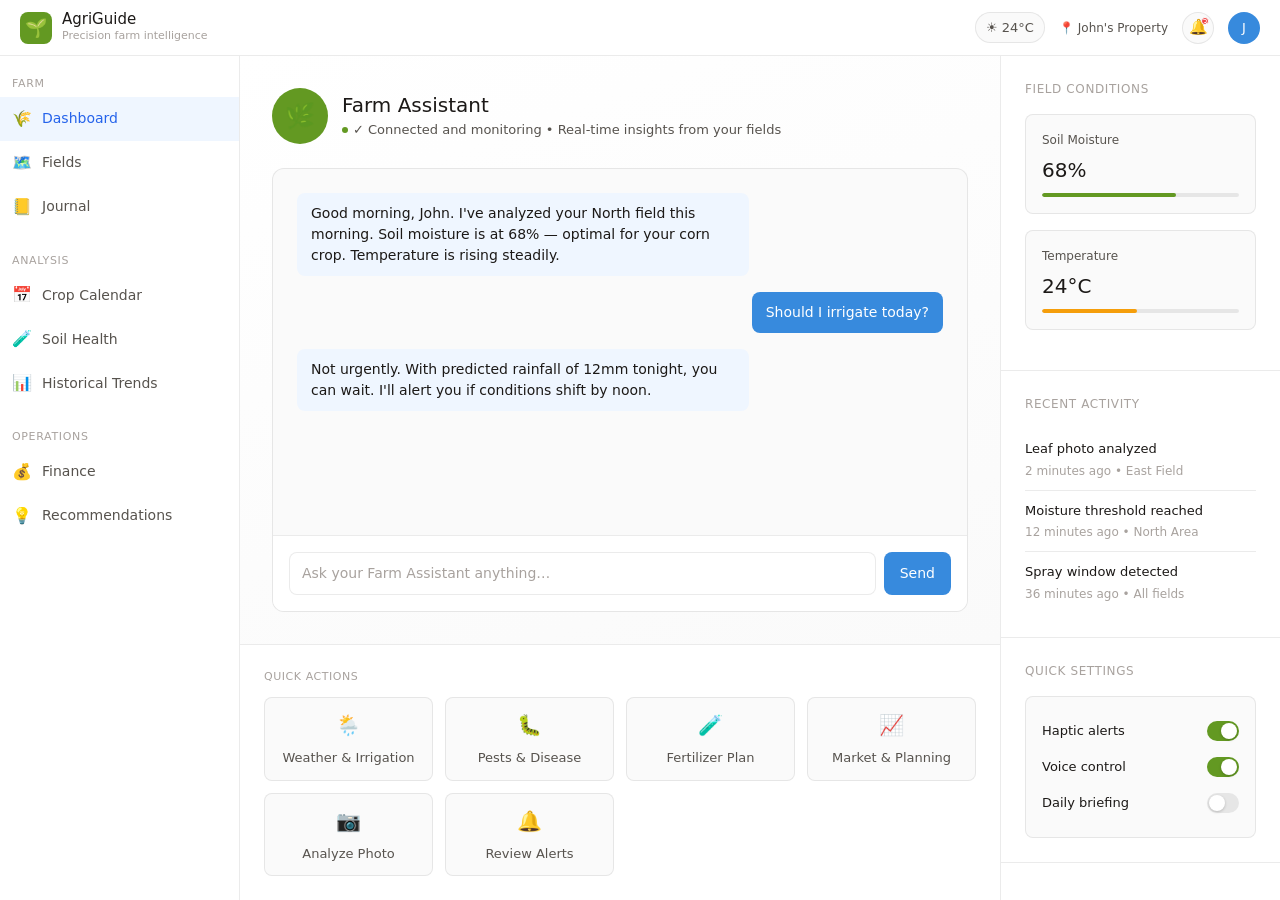
==== frontend/agri_guide_dashboard.html @ b5e4563b "chore: snapshot before audit and bug fixes" ====
<!DOCTYPE html>
<html lang="en">
<head>
  <meta charset="UTF-8" />
  <meta name="viewport" content="width=device-width, initial-scale=1.0" />
  <title>AgriGuide | Farm Intelligence Platform</title>
  <style>
    /* ─── Design Tokens ─────────────────────────────────────── */
    :root {
      /* Font */
      --font-sans: -apple-system, BlinkMacSystemFont, 'Segoe UI', system-ui, sans-serif;

      /* Surfaces */
      --surface-0: #f5f5f4;   /* page background */
      --surface-1: #ffffff;   /* card / header */
      --surface-2: #fafafa;   /* elevated panels */

      /* Text */
      --text-primary:   #1c1917;
      --text-secondary: #57534e;
      --text-muted:     #a8a29e;
      --text-accent:    #2563eb;

      /* Borders */
      --border:          rgba(0,0,0,0.08);
      --border-strong:   rgba(0,0,0,0.16);

      /* Fills */
      --fill-accent:  #378add;   /* blue */
      --fill-success: #639922;   /* green */

      /* On‑colors */
      --on-accent:  #ffffff;
      --on-success: #ffffff;

      /* Tints */
      --bg-accent-muted: #eff6ff;   /* light blue */

      /* Geometry */
      --radius: 8px;
      --header-h: 56px;
      --sidebar-w: 240px;
      --right-w: 280px;
    }

    @media (prefers-color-scheme: dark) {
      :root {
        --surface-0: #0c0a09;
        --surface-1: #1c1917;
        --surface-2: #292524;
        --text-primary:   #fafaf9;
        --text-secondary: #a8a29e;
        --text-muted:     #57534e;
        --text-accent:    #60a5fa;
        --border:          rgba(255,255,255,0.08);
        --border-strong:   rgba(255,255,255,0.16);
        --fill-accent:  #3b82f6;
        --fill-success: #7ab93b;
        --bg-accent-muted: #1e3a5f;
      }
    }

    /* ─── Reset ─────────────────────────────────────────────── */
    *, *::before, *::after { box-sizing: border-box; margin:0; padding:0; }
    html, body { height:100%; overflow:hidden; }
    body { font-family: var(--font-sans); font-size:14px; background:var(--surface-0); color:var(--text-primary); line-height:1.5; -webkit-font-smoothing:antialiased; }
    button, input { font:inherit; }
    button { cursor:pointer; border:none; outline:none; }
    input { outline:none; }

    /* ─── Layout Grid ─────────────────────────────────────── */
    .app { display:grid; grid-template-rows: var(--header-h) 1fr; grid-template-columns: var(--sidebar-w) 1fr var(--right-w); grid-template-areas:"header header header" "sidebar main right"; height:100vh; }

    .header { grid-area:header; display:flex; align-items:center; justify-content:space-between; padding:0 1.25rem; background:var(--surface-1); border-bottom:0.5px solid var(--border); position:sticky; top:0; z-index:100; }
    .header-brand { display:flex; align-items:center; gap:10px; }
    .header-logo { width:32px; height:32px; border-radius:var(--radius); background:var(--fill-success); color:var(--on-success); display:grid; place-items:center; font-size:18px; }
    .header-brand-text h1 { font-size:15px; font-weight:500; color:var(--text-primary); line-height:1.2; }
    .header-brand-text span { font-size:11px; color:var(--text-muted); display:block; }
    .header-right { display:flex; align-items:center; gap:14px; }
    .weather-widget { display:flex; align-items:center; gap:5px; font-size:13px; color:var(--text-secondary); padding:5px 10px; background:var(--surface-2); border:0.5px solid var(--border); border-radius:20px; }
    .location-badge { display:flex; align-items:center; gap:5px; font-size:12px; color:var(--text-secondary); }
    .notif-btn { position:relative; width:32px; height:32px; display:grid; place-items:center; background:var(--surface-2); border:0.5px solid var(--border); border-radius:50%; font-size:15px; color:var(--text-secondary); transition:background .15s; }
    .notif-btn:hover { background:var(--surface-0); }
    .notif-dot { position:absolute; top:4px; right:4px; width:8px; height:8px; background:#ef4444; border-radius:50%; border:1.5px solid var(--surface-1); font-size:8px; display:grid; place-items:center; color:white; font-weight:500; }
    .user-avatar { width:32px; height:32px; border-radius:50%; background:var(--fill-accent); color:var(--on-accent); display:grid; place-items:center; font-size:13px; font-weight:500; cursor:pointer; }

    /* ─── Sidebar ─────────────────────────────────────── */
    .sidebar { grid-area:sidebar; background:var(--surface-1); border-right:0.5px solid var(--border); overflow-y:auto; padding:1.25rem 0; }
    .nav-section { margin-bottom:1.5rem; }
    .nav-section-label { font-size:11px; font-weight:500; text-transform:uppercase; letter-spacing:0.06em; color:var(--text-muted); padding:0 12px; margin-bottom:4px; }
    .nav-item { display:flex; align-items:center; gap:10px; padding:10px 12px; font-size:14px; color:var(--text-secondary); cursor:pointer; transition:background .15s, color .15s; border-radius:0; }
    .nav-item:hover { background:var(--surface-2); }
    .nav-item.active { background:var(--bg-accent-muted); color:var(--text-accent); }
    .nav-icon { font-size:16px; width:20px; text-align:center; }

    /* ─── Main / Center Panel ───────────────────────────── */
    .main { grid-area:main; display:flex; flex-direction:column; background:var(--surface-0); overflow:hidden; }
    .chat-section { flex:1; display:flex; flex-direction:column; background:linear-gradient(160deg, var(--surface-1) 0%, var(--surface-2) 100%); padding:2rem; overflow:hidden; }
    .agent-header { display:flex; align-items:center; gap:14px; margin-bottom:1.5rem; }
    .agent-avatar { width:56px; height:56px; border-radius:50%; background:var(--fill-success); color:var(--on-success); display:grid; place-items:center; font-size:24px; flex-shrink:0; }
    .agent-info h2 { font-size:20px; font-weight:500; color:var(--text-primary); line-height:1.2; }
    .agent-status { font-size:13px; color:var(--text-secondary); margin-top:3px; }
    .status-dot-inline { display:inline-block; width:6px; height:6px; background:var(--fill-success); border-radius:50%; margin-right:5px; vertical-align:middle; }
    .chat-container { flex:1; display:flex; flex-direction:column; background:var(--surface-2); border:0.5px solid var(--border); border-radius:12px; overflow:hidden; min-height:0; }
    .chat-messages { flex:1; overflow-y:auto; padding:1.5rem; display:flex; flex-direction:column; gap:1rem; scroll-behavior:smooth; }
    .chat-messages::-webkit-scrollbar { width:4px; }
    .chat-messages::-webkit-scrollbar-track { background:transparent; }
    .chat-messages::-webkit-scrollbar-thumb { background:var(--border-strong); border-radius:2px; }
    .message { max-width:70%; padding:10px 14px; border-radius:var(--radius); font-size:14px; line-height:1.5; animation:slideIn .3s ease both; }
    .message.assistant { background:var(--bg-accent-muted); color:var(--text-primary); align-self:flex-start; }
    .message.user { background:var(--fill-accent); color:var(--on-accent); align-self:flex-end; }
    .chat-input-area { padding:1rem; border-top:0.5px solid var(--border); display:flex; gap:8px; background:var(--surface-1); }
    .chat-input { flex:1; padding:10px 12px; border:0.5px solid var(--border); border-radius:var(--radius); background:var(--surface-1); color:var(--text-primary); font-size:14px; transition:border-color .15s; }
    .chat-input::placeholder { color:var(--text-muted); }
    .chat-input:focus { border-color:var(--border-strong); }
    .send-btn { padding:10px 16px; background:var(--fill-accent); color:var(--on-accent); border-radius:var(--radius); font-size:14px; font-weight:500; transition:opacity .15s; white-space:nowrap; }
    .send-btn:hover { opacity:0.88; }
    .quick-actions { padding:1.5rem; background:var(--surface-1); border-top:0.5px solid var(--border); }
    .quick-actions-label { font-size:11px; font-weight:500; text-transform:uppercase; letter-spacing:0.05em; color:var(--text-muted); margin-bottom:12px; }
    .quick-actions-grid { display:grid; grid-template-columns:repeat(auto-fit, minmax(140px,1fr)); gap:12px; }
    .action-btn { background:var(--surface-2); border:0.5px solid var(--border); border-radius:var(--radius); padding:12px; display:flex; flex-direction:column; align-items:center; gap:8px; cursor:pointer; transition:background .15s, border-color .15s; color:var(--text-secondary); font-size:13px; text-align:center; }
    .action-btn:hover { background:var(--surface-1); border-color:var(--border-strong); }
    .action-icon { font-size:20px; }

    /* ─── Right Panel ───────────────────────────────────── */
    .right-panel { grid-area:right; background:var(--surface-1); border-left:0.5px solid var(--border); overflow-y:auto; }
    .right-panel::-webkit-scrollbar { width:4px; }
    .right-panel::-webkit-scrollbar-track { background:transparent; }
    .right-panel::-webkit-scrollbar-thumb { background:var(--border-strong); border-radius:2px; }
    .panel-section { padding:1.5rem; border-bottom:0.5px solid var(--border); }
    .panel-section-title { font-size:12px; font-weight:500; text-transform:uppercase; letter-spacing:0.05em; color:var(--text-muted); margin-bottom:1rem; }
    .metric-card { background:var(--surface-2); border:0.5px solid var(--border); border-radius:var(--radius); padding:1rem; margin-bottom:1rem; }
    .metric-label { font-size:12px; color:var(--text-secondary); margin-bottom:6px; }
    .metric-value { font-size:20px; font-weight:500; color:var(--text-primary); }
    .metric-bar { height:4px; background:var(--border); border-radius:2px; margin-top:8px; overflow:hidden; }
    .metric-bar-fill { height:100%; border-radius:2px; background:var(--fill-success); transition:width .6s ease; }
    .activity-item { padding:10px 0; border-bottom:0.5px solid var(--border); }
    .activity-item:last-child { border-bottom:none; }
    .activity-label { font-size:13px; font-weight:500; color:var(--text-primary); margin-bottom:3px; }
    .activity-time { font-size:12px; color:var(--text-muted); }
    .settings-card { background:var(--surface-2); border:0.5px solid var(--border); border-radius:var(--radius); padding:1rem; font-size:12px; }
    .toggle-item { display:flex; align-items:center; gap:10px; padding:8px 0; }
    .toggle-label { flex:1; color:var(--text-primary); font-size:13px; }
    .toggle { width:32px; height:20px; background:var(--border); border-radius:10px; position:relative; cursor:pointer; transition:background .15s; flex-shrink:0; }
    .toggle.active { background:var(--fill-success); }
    .toggle::after { content:''; position:absolute; width:16px; height:16px; background:white; border-radius:50%; top:2px; left:2px; transition:left .15s; box-shadow:0 1px 3px rgba(0,0,0,0.2); }
    .toggle.active::after { left:14px; }

    /* ─── Animations ─────────────────────────────────────── */
    @keyframes slideIn { from { opacity:0; transform:translateY(8px); } to { opacity:1; transform:translateY(0); } }
    .typing-indicator { display:flex; gap:4px; align-items:center; padding:10px 14px; background:var(--bg-accent-muted); border-radius:var(--radius); align-self:flex-start; }
    .typing-dot { width:6px; height:6px; background:var(--text-muted); border-radius:50%; animation:typingBounce 1.2s infinite ease-in-out; }
    .typing-dot:nth-child(2) { animation-delay:0.2s; }
    .typing-dot:nth-child(3) { animation-delay:0.4s; }
    @keyframes typingBounce { 0%,60%,100% { transform:translateY(0); } 30% { transform:translateY(-4px); } }
    .notif-panel { position:fixed; top:calc(var(--header-h) + 8px); right:1.25rem; width:300px; background:var(--surface-1); border:0.5px solid var(--border-strong); border-radius:12px; box-shadow:0 4px 24px rgba(0,0,0,0.12); z-index:200; overflow:hidden; display:none; }
    .notif-panel.open { display:block; animation:slideIn .2s ease; }
    .notif-panel-header { display:flex; align-items:center; justify-content:space-between; padding:1rem; border-bottom:0.5px solid var(--border); }
    .notif-panel-header h3 { font-size:14px; font-weight:500; }
    .notif-clear { font-size:12px; color:var(--text-accent); background:none; cursor:pointer; }
    .notif-item { padding:12px 1rem; border-bottom:0.5px solid var(--border); cursor:pointer; transition:background .15s; }
    .notif-item:last-child { border-bottom:none; }
    .notif-item:hover { background:var(--surface-2); }
    .notif-item p { font-size:13px; color:var(--text-primary); margin-bottom:2px; }
    .notif-item span { font-size:12px; color:var(--text-muted); }
  </style>
</head>
<body>
<div class="app">
  <!-- Header -->
  <header class="header">
    <div class="header-brand">
      <div class="header-logo">🌱</div>
      <div class="header-brand-text">
        <h1>AgriGuide</h1>
        <span>Precision farm intelligence</span>
      </div>
    </div>
    <div class="header-right">
      <div class="weather-widget">☀️ 24°C</div>
      <div class="location-badge">📍 John's Property</div>
      <button class="notif-btn" id="notifBtn" aria-label="Notifications">🔔<span class="notif-dot" id="notifDot">3</span></button>
      <div class="user-avatar" title="John">J</div>
    </div>
  </header>
  <!-- Notification Panel -->
  <div class="notif-panel" id="notifPanel">
    <div class="notif-panel-header">
      <h3>Notifications</h3>
      <button class="notif-clear" id="notifClear">Clear all</button>
    </div>
    <div class="notif-item"><p>🌧 Heavy rain expected tonight</p><span>Delay irrigation — 12mm forecast</span></div>
    <div class="notif-item"><p>📈 Rice price up +3.2%</p><span>Good time to consider selling stock</span></div>
    <div class="notif-item"><p>🌱 Top‑dress nitrogen in 3 days</p><span>Wheat field B needs application</span></div>
  </div>
  <!-- Sidebar -->
  <aside class="sidebar">
    <div class="nav-section">
      <div class="nav-section-label">FARM</div>
      <div class="nav-item active" data-section="dashboard"><span class="nav-icon">🌾</span>Dashboard</div>
      <div class="nav-item" data-section="fields"><span class="nav-icon">🗺️</span>Fields</div>
      <div class="nav-item" data-section="journal"><span class="nav-icon">📒</span>Journal</div>
    </div>
    <div class="nav-section">
      <div class="nav-section-label">ANALYSIS</div>
      <div class="nav-item" data-section="calendar"><span class="nav-icon">📅</span>Crop Calendar</div>
      <div class="nav-item" data-section="soil"><span class="nav-icon">🧪</span>Soil Health</div>
      <div class="nav-item" data-section="trends"><span class="nav-icon">📊</span>Historical Trends</div>
    </div>
    <div class="nav-section">
      <div class="nav-section-label">OPERATIONS</div>
      <div class="nav-item" data-section="finance"><span class="nav-icon">💰</span>Finance</div>
      <div class="nav-item" data-section="recommendations"><span class="nav-icon">💡</span>Recommendations</div>
    </div>
  </aside>
  <!-- Main (Center) -->
  <main class="main">
    <div class="chat-section">
      <div class="agent-header">
        <div class="agent-avatar">🌿</div>
        <div class="agent-info">
          <h2>Farm Assistant</h2>
          <div class="agent-status"><span class="status-dot-inline"></span>✓ Connected and monitoring • Real-time insights from your fields</div>
        </div>
      </div>
      <div class="chat-container">
        <div class="chat-messages" id="chatMessages">
          <div class="message assistant">Good morning, John. I've analyzed your North field this morning. Soil moisture is at 68% — optimal for your corn crop. Temperature is rising steadily.</div>
          <div class="message user">Should I irrigate today?</div>
          <div class="message assistant">Not urgently. With predicted rainfall of 12mm tonight, you can wait. I'll alert you if conditions shift by noon.</div>
        </div>
        <div class="chat-input-area">
          <input class="chat-input" id="chatInput" type="text" placeholder="Ask your Farm Assistant anything…" autocomplete="off" />
          <button class="send-btn" id="sendBtn">Send</button>
        </div>
      </div>
    </div>
    <div class="quick-actions">
      <div class="quick-actions-label">Quick Actions</div>
      <div class="quick-actions-grid">
        <button class="action-btn" data-prompt="What should I know about weather and irrigation today?"><span class="action-icon">🌦️</span><span>Weather &amp; Irrigation</span></button>
        <button class="action-btn" data-prompt="Are there any pests or diseases I should watch for?"><span class="action-icon">🐛</span><span>Pests &amp; Disease</span></button>
        <button class="action-btn" data-prompt="What's my recommended fertilizer plan for this week?"><span class="action-icon">🧪</span><span>Fertilizer Plan</span></button>
        <button class="action-btn" data-prompt="What are today's crop market prices in my region?"><span class="action-icon">📈</span><span>Market &amp; Planning</span></button>
        <button class="action-btn" data-prompt="I want to analyze a photo of my crop for diagnosis."><span class="action-icon">📷</span><span>Analyze Photo</span></button>
        <button class="action-btn" data-prompt="Show me all active alerts for my fields."><span class="action-icon">🔔</span><span>Review Alerts</span></button>
      </div>
    </div>
  </main>
  <!-- Right Panel -->
  <aside class="right-panel">
    <div class="panel-section">
      <div class="panel-section-title">Field Conditions</div>
      <div class="metric-card">
        <div class="metric-label">Soil Moisture</div>
        <div class="metric-value">68%</div>
        <div class="metric-bar"><div class="metric-bar-fill" style="width:68%"></div></div>
      </div>
      <div class="metric-card">
        <div class="metric-label">Temperature</div>
        <div class="metric-value">24°C</div>
        <div class="metric-bar"><div class="metric-bar-fill" style="width:48%; background:#f59e0b;"></div></div>
      </div>
    </div>
    <div class="panel-section">
      <div class="panel-section-title">Recent Activity</div>
      <div class="activity-item"><div class="activity-label">Leaf photo analyzed</div><div class="activity-time">2 minutes ago • East Field</div></div>
      <div class="activity-item"><div class="activity-label">Moisture threshold reached</div><div class="activity-time">12 minutes ago • North Area</div></div>
      <div class="activity-item"><div class="activity-label">Spray window detected</div><div class="activity-time">36 minutes ago • All fields</div></div>
    </div>
    <div class="panel-section">
      <div class="panel-section-title">Quick Settings</div>
      <div class="settings-card">
        <div class="toggle-item"><span class="toggle-label">Haptic alerts</span><div class="toggle active" id="toggle-haptic"></div></div>
        <div class="toggle-item"><span class="toggle-label">Voice control</span><div class="toggle active" id="toggle-voice"></div></div>
        <div class="toggle-item"><span class="toggle-label">Daily briefing</span><div class="toggle" id="toggle-briefing"></div></div>
      </div>
    </div>
  </aside>
</div>
<script>
  // ------- Mock AI response logic -------
  const responses = {
    weather: "Current forecast shows clear skies until 6 PM, then 12 mm rainfall overnight. Ideal for spraying this afternoon.",
    irrig:   "Soil moisture is 68 % — optimal for corn. With tonight's 12 mm rain you can wait; I’ll alert you if conditions change.",
    pest:    "Pest pressure low overall, but aphids are rising in the East Field. Recommend scouting before Thursday.",
    fertil:  "North Field needs a top‑dress of 30 kg/ha urea within 5 days. South Field is adequate until harvest.",
    market:  "Rice ₹2,340/quintal (↑3.2 %), Wheat ₹2,105/quintal (stable), Corn ₹1,870/quintal (↓0.8 %).",
    photo:   "Upload a crop image and I’ll diagnose any nutrient deficiencies or disease signs.",
    alert:   "3 active alerts: (1) Rain tonight – delay irrigation. (2) Aphid watch – East Field. (3) Nitrogen due in 3 days – Wheat B.",
    default: "I’m analyzing your farm data. Could you give me a bit more detail?"
  };
  function getResponse(text){
    const t=text.toLowerCase();
    if(t.includes('weather')||t.includes('rain')||t.includes('forecast'))return responses.weather;
    if(t.includes('irrig'))return responses.irrig;
    if(t.includes('pest')||t.includes('disease')||t.includes('aphid'))return responses.pest;
    if(t.includes('fertil')||t.includes('nitrogen')||t.includes('nutrient'))return responses.fertil;
    if(t.includes('market')||t.includes('price')||t.includes('sell'))return responses.market;
    if(t.includes('photo')||t.includes('image')||t.includes('analyze'))return responses.photo;
    if(t.includes('alert')||t.includes('notif'))return responses.alert;
    return responses.default;
  }
  const chatMessages=document.getElementById('chatMessages');
  const chatInput=document.getElementById('chatInput');
  const sendBtn=document.getElementById('sendBtn');
  function createMsg(txt,role){const d=document.createElement('div');d.className='message '+role;d.textContent=txt;return d;}
  function addTyping(){const d=document.createElement('div');d.className='typing-indicator';d.id='typing';for(let i=0;i<3;i++){const s=document.createElement('span');s.className='typing-dot';d.appendChild(s);}chatMessages.appendChild(d);chatMessages.scrollTop=chatMessages.scrollHeight;return d;}
  function sendMessage(){const txt=chatInput.value.trim();if(!txt)return;chatMessages.appendChild(createMsg(txt,'user'));chatInput.value='';chatMessages.scrollTop=chatMessages.scrollHeight;const typing=addTyping();setTimeout(()=>{typing.remove();chatMessages.appendChild(createMsg(getResponse(txt),'assistant'));chatMessages.scrollTop=chatMessages.scrollHeight;},600);}
  sendBtn.addEventListener('click',sendMessage);
  chatInput.addEventListener('keydown',e=>{if(e.key==='Enter'&&!e.shiftKey){e.preventDefault();sendMessage();}});
  // Quick actions
  document.querySelectorAll('.action-btn').forEach(b=>{b.addEventListener('click',()=>{chatInput.value=b.dataset.prompt;chatInput.focus();sendMessage();});});
  // Navigation
  document.querySelectorAll('.nav-item').forEach(i=>{i.addEventListener('click',()=>{document.querySelectorAll('.nav-item').forEach(j=>j.classList.remove('active'));i.classList.add('active');});});
  // Toggles
  document.querySelectorAll('.toggle').forEach(t=>{t.addEventListener('click',()=>t.classList.toggle('active'));});
  // Notifications
  const notifBtn=document.getElementById('notifBtn');
  const notifPanel=document.getElementById('notifPanel');
  const notifDot=document.getElementById('notifDot');
  const notifClear=document.getElementById('notifClear');
  notifBtn.addEventListener('click',e=>{e.stopPropagation();notifPanel.classList.toggle('open');});
  notifClear.addEventListener('click',()=>{notifPanel.querySelectorAll('.notif-item').forEach(i=>i.remove());notifDot.style.display='none';notifPanel.classList.remove('open');});
  document.addEventListener('click',e=>{if(!notifPanel.contains(e.target)&&e.target!==notifBtn){notifPanel.classList.remove('open');}});
</script>
</body>
</html>
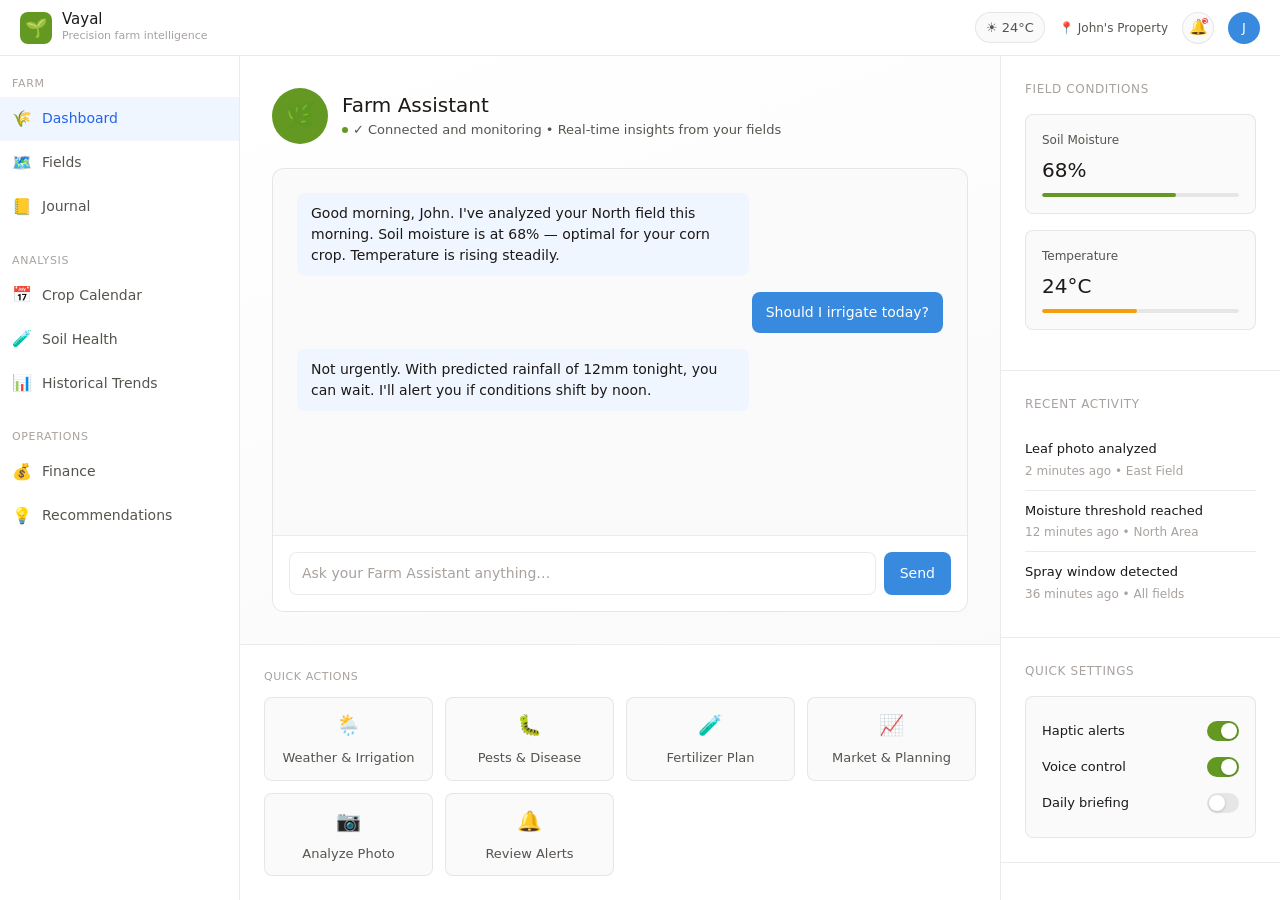
==== commit 3a88780b: "chore: rename bot to Vayal" ====
--- a/frontend/agri_guide_dashboard.html
+++ b/frontend/agri_guide_dashboard.html
@@ -3,7 +3,7 @@
 <head>
   <meta charset="UTF-8" />
   <meta name="viewport" content="width=device-width, initial-scale=1.0" />
-  <title>AgriGuide | Farm Intelligence Platform</title>
+  <title>Vayal | Farm Intelligence Platform</title>
   <style>
     /* ─── Design Tokens ─────────────────────────────────────── */
     :root {
@@ -172,7 +172,7 @@
     <div class="header-brand">
       <div class="header-logo">🌱</div>
       <div class="header-brand-text">
-        <h1>AgriGuide</h1>
+        <h1>Vayal</h1>
         <span>Precision farm intelligence</span>
       </div>
     </div>
